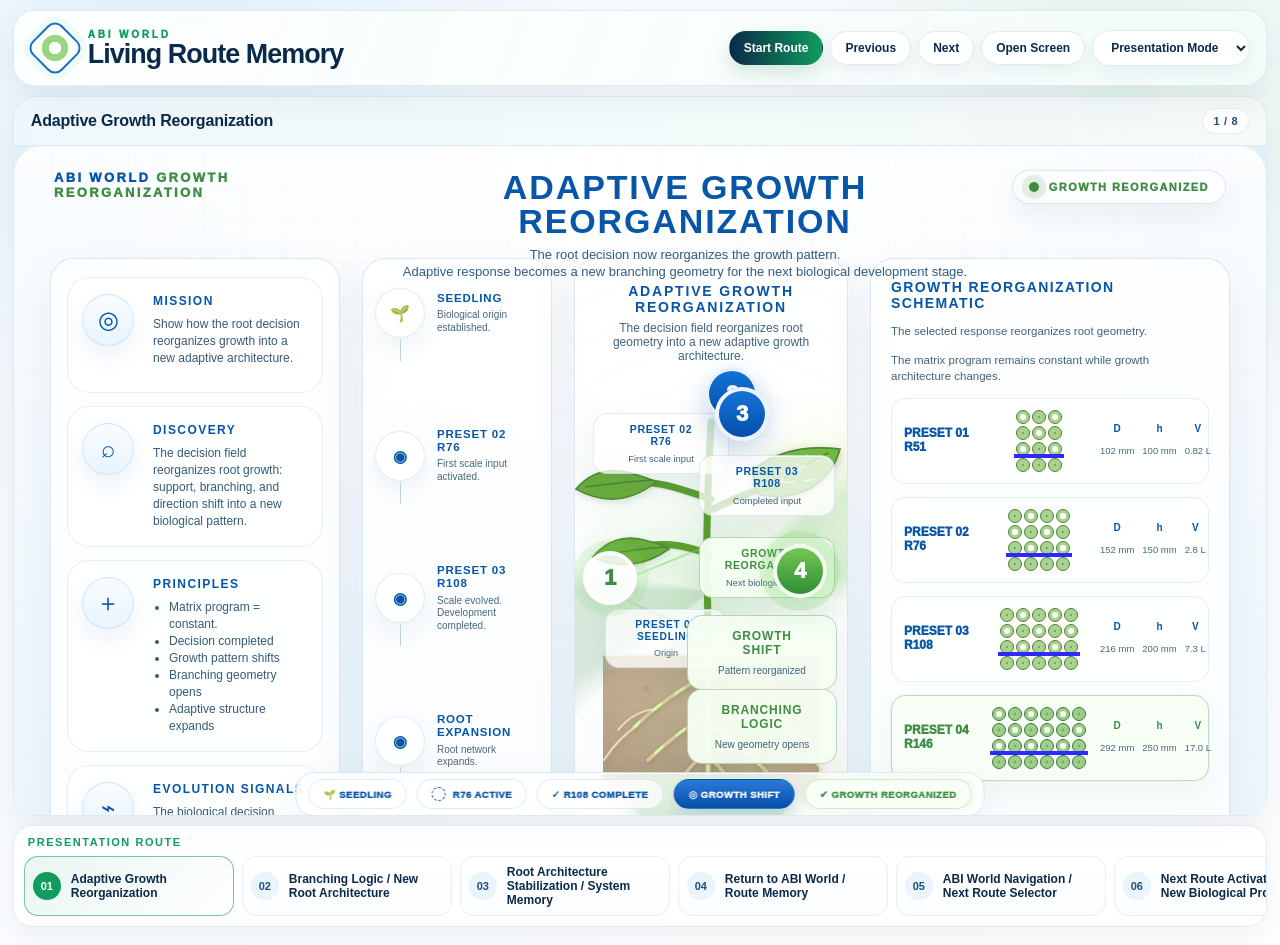
==== ABIFIN33/index.html @ e2092842 "Publish ABI World Living Route Memory" ====
<!doctype html>
<html lang="en">
<head>
<meta charset="utf-8"/>
<meta name="viewport" content="width=device-width, initial-scale=1"/>
<title>ABI World Final Route — Wide Presentation View</title>
<style>
:root{
  --navy:#0b2a4a;--blue:#2b9fd6;--green:#109c5d;--line:#dfeaf3;--muted:#60778d;
}
*{box-sizing:border-box}
body{
  margin:0;
  font-family:"Segoe UI","Helvetica Neue",Arial,sans-serif;
  color:var(--navy);
  background:
    radial-gradient(circle at 14% 0%,rgba(43,159,214,.10),transparent 32%),
    radial-gradient(circle at 88% 10%,rgba(16,156,93,.10),transparent 26%),
    linear-gradient(135deg,#f7fbff,#fff);
}
.shell{width:min(1780px,98vw);margin:14px auto 18px;}
.top{
  display:grid;
  grid-template-columns:minmax(0,1fr) auto;
  align-items:end;
  gap:18px;
  margin-bottom:10px;
}
.kicker{font-size:12px;letter-spacing:.16em;text-transform:uppercase;color:var(--green);font-weight:800}
h1{margin:4px 0 0;font-size:clamp(28px,2.8vw,46px);letter-spacing:-.04em;line-height:1.03}
.sub{margin-top:6px;color:#42627b;font-size:14px;line-height:1.42;max-width:980px}
.controls{display:flex;flex-wrap:wrap;gap:8px;align-items:center;justify-content:flex-end;}
button,select{
  border:1px solid var(--line);
  background:#fff;
  color:var(--navy);
  border-radius:999px;
  padding:9px 13px;
  font-weight:750;
  font-size:13px;
  box-shadow:0 8px 20px rgba(11,42,74,.06);
  cursor:pointer;
}
button.primary{background:linear-gradient(90deg,var(--navy),var(--green));color:#fff;border-color:transparent}
button:hover,select:hover{transform:translateY(-1px)}
.viewer{
  border:1px solid var(--line);
  border-radius:22px;
  background:rgba(255,255,255,.94);
  box-shadow:0 18px 42px rgba(11,42,74,.08);
  overflow:hidden;
  height:calc(100vh - 210px);
  min-height:720px;
  display:grid;
  grid-template-rows:auto 1fr;
}
.viewer-head{
  display:flex;
  justify-content:space-between;
  gap:12px;
  align-items:center;
  padding:10px 14px;
  border-bottom:1px solid var(--line);
  background:linear-gradient(90deg,rgba(43,159,214,.07),rgba(16,156,93,.05));
}
.current-title{font-weight:900;letter-spacing:-.01em}
.current-src{font-size:12px;color:var(--muted);margin-top:2px}
.progress{font-size:12px;color:#244e68;font-weight:800}
iframe{width:100%;height:100%;border:0;background:#fff;display:block;}
.route-strip{
  margin-top:10px;
  border:1px solid var(--line);
  border-radius:20px;
  background:rgba(255,255,255,.92);
  box-shadow:0 12px 30px rgba(11,42,74,.06);
  padding:10px;
  overflow-x:auto;
}
.mode-title{font-size:11px;letter-spacing:.14em;text-transform:uppercase;color:var(--green);font-weight:900;margin:0 0 8px 4px}
.list{
  display:flex;
  gap:8px;
  min-width:max-content;
}
.item{
  width:210px;
  display:grid;
  grid-template-columns:30px 1fr;
  gap:8px;
  align-items:center;
  border:1px solid #e7eff8;
  border-radius:14px;
  background:linear-gradient(180deg,#fff,#fbfdff);
  padding:8px;
  cursor:pointer;
}
.item:hover{border-color:rgba(43,159,214,.45);transform:translateY(-1px)}
.item.active{border-color:rgba(16,156,93,.55);background:linear-gradient(135deg,rgba(16,156,93,.09),#fff)}
.num{
  width:28px;height:28px;border-radius:50%;
  display:grid;place-items:center;
  background:#eaf4fb;color:#1f4e79;
  font-weight:900;font-size:11px;
}
.item.active .num{background:var(--green);color:#fff}
.title{font-weight:800;font-size:12px;line-height:1.18}
.src{font-size:10px;color:var(--muted);margin-top:2px;word-break:break-word;display:none}
.open-direct{
  margin-left:6px;
  color:var(--green);
  font-size:12px;
  font-weight:800;
  text-decoration:none;
}
.footer-note{margin-top:8px;color:var(--muted);font-size:12px;text-align:center}
@media(max-width:980px){
  .top{grid-template-columns:1fr}
  .controls{justify-content:flex-start}
  .viewer{height:72vh;min-height:560px}
  .shell{width:98vw}
}

/* Final global masthead: concise, presentation-first identity */
.shell{margin-top:10px}
.top{
  align-items:center;
  margin-bottom:10px;
  padding:12px 16px 12px 20px;
  border:1px solid rgba(25,92,165,.11);
  border-radius:22px;
  background:linear-gradient(110deg,rgba(255,255,255,.90),rgba(244,252,250,.84));
  box-shadow:0 12px 32px rgba(11,42,74,.065),inset 0 1px 0 rgba(255,255,255,.92);
  backdrop-filter:blur(10px);
}
.top>div:first-child{position:relative;padding-left:54px;min-height:50px;display:flex;flex-direction:column;justify-content:center}
.top>div:first-child::before{
  content:"";
  position:absolute;
  left:0;
  top:50%;
  width:38px;
  height:38px;
  transform:translateY(-50%) rotate(45deg);
  border:2px solid #126fc3;
  border-radius:10px;
  background:radial-gradient(circle,#fff 0 22%,#9bd57f 24% 48%,transparent 50%);
  box-shadow:0 0 0 6px rgba(16,156,93,.055);
}
.kicker{font-size:10px;letter-spacing:.28em;font-weight:950;color:var(--green)}
h1{margin:1px 0 0;font-size:clamp(25px,2.1vw,34px);letter-spacing:-.035em;line-height:1;color:#0b2a4a}
.sub,.current-src,.footer-note{display:none!important}
.controls{gap:7px}
button,select{padding:9px 14px;font-size:12px;box-shadow:0 6px 16px rgba(11,42,74,.055);transition:transform .2s ease,box-shadow .2s ease}
button.primary{box-shadow:0 8px 20px rgba(16,120,88,.18)}
.viewer{height:calc(100vh - 198px)}
.viewer-head{padding:11px 17px;background:linear-gradient(90deg,rgba(43,159,214,.065),rgba(16,156,93,.045))}
.current-title{font-size:16px;font-weight:900;letter-spacing:-.012em}
.progress{padding:6px 10px;border-radius:999px;background:rgba(255,255,255,.78);border:1px solid rgba(25,92,165,.10);font-size:11px;letter-spacing:.06em}
.route-strip{margin-top:9px}
@media(max-width:980px){
  .top{padding:12px;align-items:start}
  .top>div:first-child{padding-left:50px}
  .viewer{height:72vh}
}
</style>
</head>
<body>
<div class="shell">
  <div class="top">
    <div>
      <div class="kicker">ABI WORLD</div>
      <h1>Living Route Memory</h1>
    </div>
    <div class="controls">
      <button class="primary" id="startBtn">Start Route</button>
      <button id="prevBtn">Previous</button>
      <button id="nextBtn">Next</button>
      <button id="openBtn">Open Screen</button>
      <select id="modeSel">
        <option value="presentation">Presentation Mode</option>
        <option value="explorer">Explorer Mode</option>
      </select>
    </div>
  </div>

  <section class="viewer">
    <div class="viewer-head">
      <div>
        <div class="current-title" id="curTitle">—</div>
        <div class="current-src" id="curSrc">—</div>
      </div>
      <div class="progress" id="progress">—</div>
    </div>
    <iframe id="frame" title="ABI World screen"></iframe>
  </section>

  <section class="route-strip">
    <div class="mode-title" id="modeTitle">Presentation route</div>
    <div class="list" id="list"></div>
  </section>
</div>

<script>
const routeScreens = [{"id": "01", "title": "Adaptive Growth Reorganization", "source_file": "190626_adaptive_growth_reorganization (1).html", "file": "route_screens/01_adaptive_growth_reorganization.html", "status": "available"}, {"id": "02", "title": "Branching Logic / New Root Architecture", "source_file": "200626_branching_logic_new_root_architecture (1).html", "file": "route_screens/02_branching_logic_new_root_architecture.html", "status": "available"}, {"id": "03", "title": "Root Architecture Stabilization / System Memory", "source_file": "200626_root_architecture_stabilization_system_memory.html", "file": "route_screens/03_root_architecture_stabilization_system_memory.html", "status": "available"}, {"id": "04", "title": "Return to ABI World / Route Memory", "source_file": "200626_return_to_abi_world_route_memory_card_left.html", "file": "route_screens/04_return_to_abi_world_route_memory.html", "status": "available"}, {"id": "05", "title": "ABI World Navigation / Next Route Selector", "source_file": "200626_final_abi_world_navigation_next_route_selector.html", "file": "route_screens/05_abi_world_navigation_next_route_selector.html", "status": "available"}, {"id": "06", "title": "Next Route Activation / New Biological Program", "source_file": "200626_next_route_activation_new_biological_program.html", "file": "route_screens/06_next_route_activation_new_biological_program.html", "status": "available"}, {"id": "07", "title": "Cycle Close / Final ABI World Memory", "source_file": "200626_cycle_close_final_abi_world_memory_cards_tuned.html", "file": "route_screens/07_cycle_close_final_abi_world_memory.html", "status": "available"}, {"id": "08", "title": "ABI World Map Reopened / Closed Loop", "source_file": "200626_abi_world_route_selector_memory_reopened_stable_slots.html", "file": "route_screens/08_abi_world_map_reopened_closed_loop.html", "status": "available"}];
const archiveScreens = [{"file": "01_html_screens/180626_abi_world_exit_portal_living_plant_v2_circles_text_fixed.html", "title": "ABI World — Exit Portal / Living Plant", "source_file": "180626_abi_world_exit_portal_living_plant_v2_circles_text_fixed.html"}, {"file": "01_html_screens/180626_guided_scale_evolution_preset04_oneline.html", "title": "Guided Scale Evolution", "source_file": "180626_guided_scale_evolution_preset04_oneline.html"}, {"file": "01_html_screens/180626_large_root_system_expansion_ref_raised (2).html", "title": "Large Root-System Expansion", "source_file": "180626_large_root_system_expansion_ref_raised (2).html"}, {"file": "01_html_screens/180626_preset04_r146_activation.html", "title": "Preset 04 / R146 Activation", "source_file": "180626_preset04_r146_activation.html"}, {"file": "01_html_screens/180626_r146_development_field.html", "title": "R146 Development Field", "source_file": "180626_r146_development_field.html"}, {"file": "01_html_screens/190626_adaptive_growth_reorganization (1).html", "title": "Adaptive Growth Reorganization", "source_file": "190626_adaptive_growth_reorganization (1).html"}, {"file": "01_html_screens/190626_begin_new_adaptive_cycle (1).html", "title": "Begin New Adaptive Cycle", "source_file": "190626_begin_new_adaptive_cycle (1).html"}, {"file": "01_html_screens/190626_launch_pad01_primary_root_interface_restart (2).html", "title": "Launch Pad 01 / Primary Root Interface", "source_file": "190626_launch_pad01_primary_root_interface_restart (2).html"}, {"file": "01_html_screens/190626_next_route_selection (1).html", "title": "Next Route Selection", "source_file": "190626_next_route_selection (1).html"}, {"file": "01_html_screens/190626_plant_stability_soil_life_final_clarification (1).html", "title": "Plant Stability / Independent Soil Life", "source_file": "190626_plant_stability_soil_life_final_clarification (1).html"}, {"file": "01_html_screens/190626_root_decision_logic_adaptive_response (1).html", "title": "Root Decision Logic / Adaptive Response", "source_file": "190626_root_decision_logic_adaptive_response (1).html"}, {"file": "01_html_screens/190626_root_reading_signal_architecture (1).html", "title": "Root Reading / Signal Architecture", "source_file": "190626_root_reading_signal_architecture (1).html"}, {"file": "01_html_screens/190626_route02_activation_next_biological_path (2).html", "title": "Route 02 Activation / Next Biological Path", "source_file": "190626_route02_activation_next_biological_path (2).html"}, {"file": "01_html_screens/200626_abi_world_route_selector_memory_reopened_stable_slots.html", "title": "ABI World Map Reopened", "source_file": "200626_abi_world_route_selector_memory_reopened_stable_slots.html"}, {"file": "01_html_screens/200626_branching_logic_new_root_architecture (1).html", "title": "Branching Logic / New Root Architecture", "source_file": "200626_branching_logic_new_root_architecture (1).html"}, {"file": "01_html_screens/200626_cycle_close_final_abi_world_memory_cards_tuned.html", "title": "Cycle Close / Final ABI World Memory", "source_file": "200626_cycle_close_final_abi_world_memory_cards_tuned.html"}, {"file": "01_html_screens/200626_final_abi_world_navigation_next_route_selector.html", "title": "ABI World Navigation / Next Route Selector", "source_file": "200626_final_abi_world_navigation_next_route_selector.html"}, {"file": "01_html_screens/200626_next_route_activation_new_biological_program.html", "title": "Next Route Activation / New Biological Program", "source_file": "200626_next_route_activation_new_biological_program.html"}, {"file": "01_html_screens/200626_return_to_abi_world_route_memory.html", "title": "Return to ABI World", "source_file": "200626_return_to_abi_world_route_memory.html"}, {"file": "01_html_screens/200626_return_to_abi_world_route_memory_card_left.html", "title": "Return to ABI World / Route Memory", "source_file": "200626_return_to_abi_world_route_memory_card_left.html"}, {"file": "01_html_screens/200626_return_to_abi_world_route_memory_cards_fixed.html", "title": "Return to ABI World", "source_file": "200626_return_to_abi_world_route_memory_cards_fixed.html"}, {"file": "01_html_screens/200626_return_to_abi_world_route_memory_point2_map_focus (2).html", "title": "Return to ABI World", "source_file": "200626_return_to_abi_world_route_memory_point2_map_focus (2).html"}, {"file": "01_html_screens/200626_root_architecture_stabilization_system_memory.html", "title": "Root Architecture Stabilization / System Memory", "source_file": "200626_root_architecture_stabilization_system_memory.html"}];
const portalScreen = {title:'ABI World - Entrance Portal',source_file:'180626_abi_world_exit_portal_living_plant_v2_circles_text_fixed.html',file:'01_html_screens/180626_abi_world_exit_portal_living_plant_v2_circles_text_fixed.html'};
let mode = 'presentation';
let screens = routeScreens;
let current = 0;
let portalOpen = false;

function normalizeArchive(list){
  return list.map((x,i)=>({id:String(i+1).padStart(2,'0'),title:x.title||x.source_file,file:x.file,source_file:x.source_file}));
}

function renderList(){
  const list = document.getElementById('list');
  list.innerHTML = '';
  screens.forEach((s,i)=>{
    const div = document.createElement('div');
    div.className = 'item' + (i===current?' active':'');
    div.innerHTML = `<div class="num">${s.id}</div><div><div class="title">${s.title}</div><div class="src">${s.source_file||s.file}</div></div>`;
    div.onclick = () => show(i);
    list.appendChild(div);
  });
}

function show(i){
  if(!screens.length) return;
  portalOpen = false;
  current = (i + screens.length) % screens.length;
  const s = screens[current];
  document.getElementById('curTitle').textContent = s.title;
  document.getElementById('curSrc').textContent = s.source_file || s.file;
  document.getElementById('progress').textContent = `${current+1} / ${screens.length}`;
  document.getElementById('frame').src = s.file;
  renderList();
}

function showPortal(){
  portalOpen = true;
  current = -1;
  document.getElementById('curTitle').textContent = portalScreen.title;
  document.getElementById('curSrc').textContent = portalScreen.source_file;
  document.getElementById('progress').textContent = 'Entrance Portal';
  document.getElementById('frame').src = portalScreen.file;
  renderList();
}

document.getElementById('startBtn').onclick = showPortal;
document.getElementById('prevBtn').onclick = () => portalOpen ? showPortal() : show(current-1);
document.getElementById('nextBtn').onclick = () => portalOpen ? show(0) : show(current+1);
document.getElementById('openBtn').onclick = () => {
  if(portalOpen){
    window.open(portalScreen.file, '_blank');
    return;
  }
  if(!screens.length) return;
  window.open(screens[current].file, '_blank');
};
document.getElementById('modeSel').onchange = (e) => {
  mode = e.target.value;
  screens = mode === 'presentation' ? routeScreens : normalizeArchive(archiveScreens);
  current = 0;
  document.getElementById('modeTitle').textContent = mode === 'presentation' ? 'Presentation route' : 'Explorer archive';
  show(0);
};
show(0);
</script>
</body>
</html>
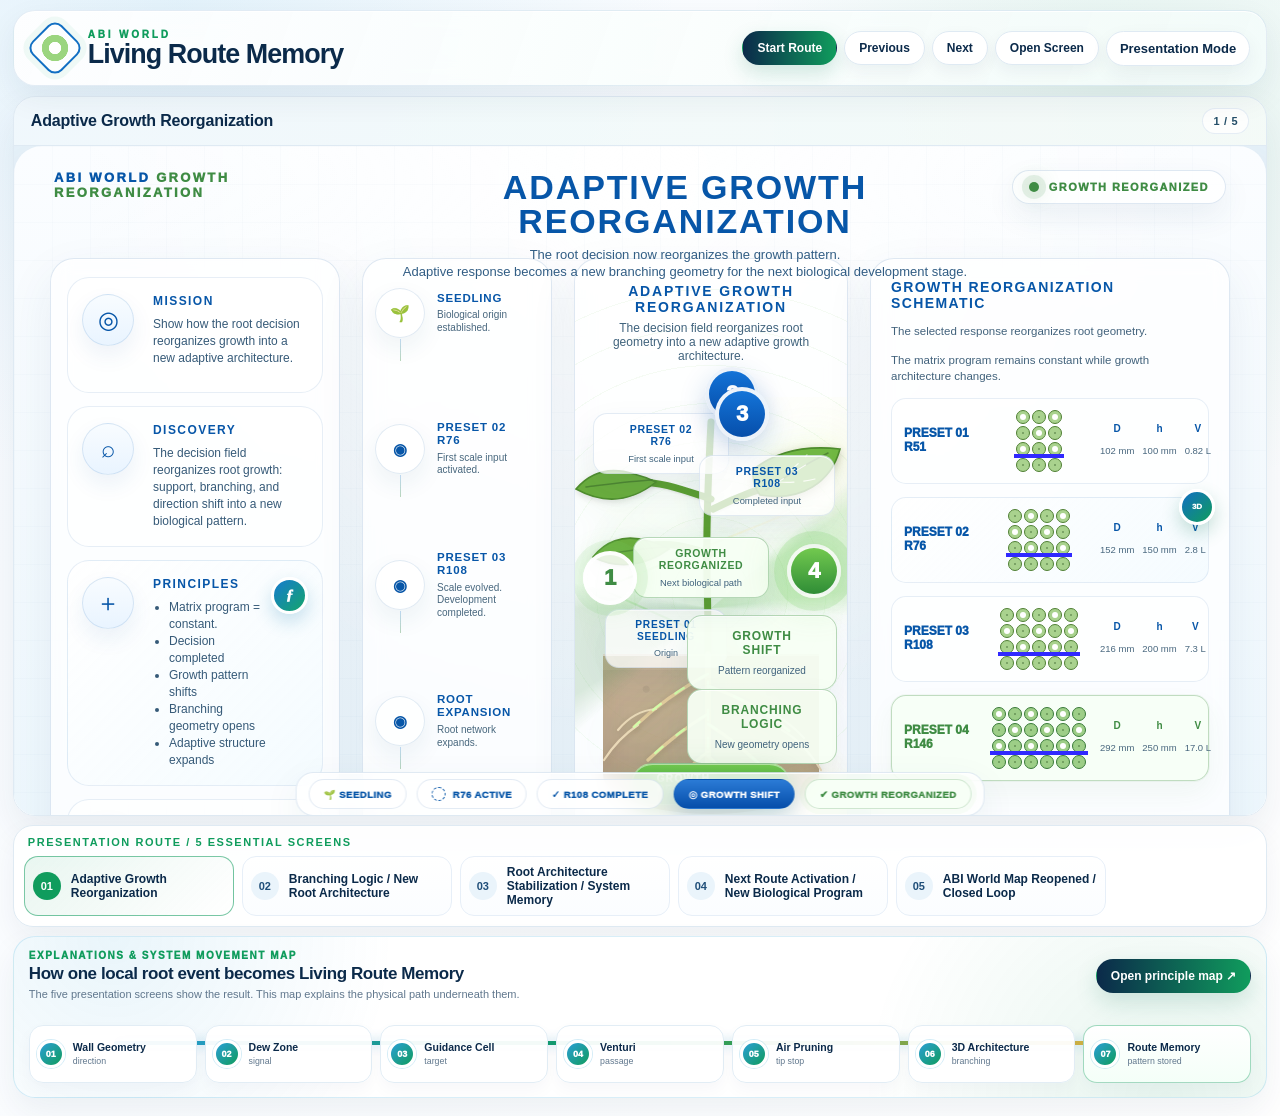
==== commit be4a0834: "Publish Living Route Memory experience" ====
--- a/ABIFIN33/index.html
+++ b/ABIFIN33/index.html
@@ -42,6 +42,7 @@
   cursor:pointer;
 }
 button.primary{background:linear-gradient(90deg,var(--navy),var(--green));color:#fff;border-color:transparent}
+.mode-badge{border:1px solid var(--line);background:#fff;color:var(--navy);border-radius:999px;padding:9px 13px;font-weight:750;font-size:13px;box-shadow:0 8px 20px rgba(11,42,74,.06);white-space:nowrap}
 button:hover,select:hover{transform:translateY(-1px)}
 .viewer{
   border:1px solid var(--line);
@@ -157,11 +158,43 @@
 .current-title{font-size:16px;font-weight:900;letter-spacing:-.012em}
 .progress{padding:6px 10px;border-radius:999px;background:rgba(255,255,255,.78);border:1px solid rgba(25,92,165,.10);font-size:11px;letter-spacing:.06em}
 .route-strip{margin-top:9px}
+.principle-guide{margin-top:9px;border:1px solid rgba(43,159,214,.18);border-radius:22px;background:radial-gradient(circle at 8% 0%,rgba(43,159,214,.10),transparent 24%),radial-gradient(circle at 92% 100%,rgba(16,156,93,.10),transparent 26%),rgba(255,255,255,.94);box-shadow:0 14px 34px rgba(11,42,74,.065);padding:13px 15px 14px;overflow:hidden}
+.principle-guide-head{display:flex;align-items:center;justify-content:space-between;gap:18px;margin-bottom:12px}
+.principle-guide-kicker{color:var(--green);font-size:10px;font-weight:950;letter-spacing:.15em;text-transform:uppercase}
+.principle-guide h2{margin:3px 0 0;font-size:17px;letter-spacing:-.025em}.principle-guide-copy{margin-top:3px;color:var(--muted);font-size:11px;line-height:1.35}
+.principle-map-open{white-space:nowrap;color:#fff;background:linear-gradient(90deg,var(--navy),var(--green));border-color:transparent;box-shadow:0 9px 22px rgba(16,120,88,.17)}
+.principle-path{position:relative;display:grid;grid-template-columns:repeat(7,minmax(118px,1fr));gap:8px;padding-top:11px}
+.principle-path::before{content:"";position:absolute;left:7%;right:7%;top:27px;height:4px;border-radius:999px;background:#deebf4}
+.principle-path::after{content:"";position:absolute;left:7%;top:27px;width:86%;height:4px;border-radius:999px;background:linear-gradient(90deg,var(--blue),var(--green),#f4b63f);transform-origin:left;animation:guideRouteRun 6.5s ease-in-out infinite;box-shadow:0 0 12px rgba(43,159,214,.32)}
+@keyframes guideRouteRun{0%{transform:scaleX(0);opacity:.5}68%,100%{transform:scaleX(1);opacity:1}}
+.principle-node{position:relative;z-index:1;min-height:58px;display:grid;grid-template-columns:29px 1fr;gap:7px;align-items:center;border:1px solid #e2edf5;border-radius:14px;padding:7px;background:rgba(255,255,255,.95);box-shadow:0 7px 17px rgba(11,42,74,.035)}
+.principle-node .guide-index{width:28px;height:28px;display:grid;place-items:center;border:3px solid #fff;border-radius:50%;color:#fff;background:linear-gradient(135deg,var(--blue),var(--green));box-shadow:0 0 0 1px rgba(43,159,214,.20);font-size:9px;font-weight:950}
+.principle-node strong{display:block;font-size:10.5px;line-height:1.12}.principle-node span{display:block;margin-top:2px;color:var(--muted);font-size:8.8px;line-height:1.15}
+.principle-node:last-child{border-color:rgba(16,156,93,.38);background:linear-gradient(180deg,#fff,#f4fff8)}.principle-node:last-child .guide-index{animation:guideMemoryPulse 2s ease-in-out infinite}
+@keyframes guideMemoryPulse{0%,100%{transform:scale(.92);box-shadow:0 0 0 1px rgba(16,156,93,.22)}50%{transform:scale(1.08);box-shadow:0 0 0 8px rgba(16,156,93,0)}}
 @media(max-width:980px){
   .top{padding:12px;align-items:start}
   .top>div:first-child{padding-left:50px}
   .viewer{height:72vh}
-}
+  .principle-guide-head{align-items:flex-start}.principle-path{overflow-x:auto;grid-template-columns:repeat(7,150px)}
+}
+
+/* Guidance Cell deep-dive modal */
+body.guidance-open{overflow:hidden}
+.guidance-modal{position:fixed;inset:0;z-index:1000;display:grid;place-items:center;padding:18px;background:rgba(7,30,54,.56);backdrop-filter:blur(12px);opacity:0;visibility:hidden;pointer-events:none;transition:opacity .24s ease,visibility .24s ease}
+.guidance-modal.open{opacity:1;visibility:visible;pointer-events:auto}
+.guidance-dialog{width:min(1580px,96vw);height:min(960px,94vh);display:grid;grid-template-rows:auto 1fr;overflow:hidden;border:1px solid rgba(255,255,255,.70);border-radius:26px;background:#f7fbff;box-shadow:0 34px 90px rgba(3,23,44,.34);transform:translateY(14px) scale(.985);transition:transform .24s ease}
+.guidance-modal.open .guidance-dialog{transform:none}
+.guidance-dialog-head{display:grid;grid-template-columns:58px minmax(0,1fr) auto;gap:13px;align-items:center;padding:12px 14px;background:linear-gradient(105deg,#fff,rgba(244,252,248,.96));border-bottom:1px solid var(--line)}
+.guidance-dialog-mark{width:52px;height:52px;animation:guidanceHeaderPulse 2.2s ease-in-out infinite}
+.guidance-dialog-mark svg{width:100%;height:100%;overflow:visible}
+.guidance-dialog-mark .abi-cell-lobe{fill:#aad28f;stroke:#385723;stroke-width:1.5}.guidance-dialog-mark .abi-cell-diamond{fill:none;stroke:#340cfc;stroke-width:2}.guidance-dialog-mark .abi-cell-core-outer{fill:#aad28f;stroke:#385723;stroke-width:1.5}.guidance-dialog-mark .abi-cell-core-inner{fill:#fff;stroke:#385723;stroke-width:1.5}
+.guidance-dialog-kicker{color:var(--green);font-size:9.5px;font-weight:950;letter-spacing:.16em;text-transform:uppercase}.guidance-dialog-title{margin-top:2px;font-size:18px;font-weight:950;letter-spacing:-.02em}.guidance-dialog-source{margin-top:2px;color:var(--muted);font-size:11px}
+.guidance-close{min-width:112px;background:linear-gradient(90deg,var(--navy),var(--green));color:#fff;border-color:transparent}
+.guidance-frame{width:100%;height:100%;background:#f7fbff}
+@keyframes guidanceHeaderPulse{0%,100%{transform:scale(.95);opacity:.84}50%{transform:scale(1.06);opacity:1}}
+@media(max-width:720px){.guidance-modal{padding:6px}.guidance-dialog{width:100%;height:98vh;border-radius:18px}.guidance-dialog-head{grid-template-columns:42px 1fr auto}.guidance-dialog-mark{width:38px;height:38px}.guidance-dialog-title{font-size:14px}.guidance-dialog-source{display:none}.guidance-close{min-width:0;padding:8px 10px}}
+@media(prefers-reduced-motion:reduce){.guidance-modal,.guidance-dialog,.guidance-dialog-mark,.principle-path::after,.principle-node:last-child .guide-index{transition:none;animation:none}}
 </style>
 </head>
 <body>
@@ -176,10 +209,7 @@
       <button id="prevBtn">Previous</button>
       <button id="nextBtn">Next</button>
       <button id="openBtn">Open Screen</button>
-      <select id="modeSel">
-        <option value="presentation">Presentation Mode</option>
-        <option value="explorer">Explorer Mode</option>
-      </select>
+      <div class="mode-badge" aria-label="Current mode">Presentation Mode</div>
     </div>
   </div>
 
@@ -195,24 +225,141 @@
   </section>
 
   <section class="route-strip">
-    <div class="mode-title" id="modeTitle">Presentation route</div>
+    <div class="mode-title">Presentation route / 5 essential screens</div>
     <div class="list" id="list"></div>
   </section>
+
+  <section class="principle-guide" aria-labelledby="principleGuideTitle">
+    <div class="principle-guide-head">
+      <div>
+        <div class="principle-guide-kicker">Explanations & system movement map</div>
+        <h2 id="principleGuideTitle">How one local root event becomes Living Route Memory</h2>
+        <div class="principle-guide-copy">The five presentation screens show the result. This map explains the physical path underneath them.</div>
+      </div>
+      <button class="principle-map-open" id="principleMapOpen" type="button">Open principle map ↗</button>
+    </div>
+    <div class="principle-path" aria-label="Compact VCT movement map">
+      <div class="principle-node"><div class="guide-index">01</div><div><strong>Wall Geometry</strong><span>direction</span></div></div>
+      <div class="principle-node"><div class="guide-index">02</div><div><strong>Dew Zone</strong><span>signal</span></div></div>
+      <div class="principle-node"><div class="guide-index">03</div><div><strong>Guidance Cell</strong><span>target</span></div></div>
+      <div class="principle-node"><div class="guide-index">04</div><div><strong>Venturi</strong><span>passage</span></div></div>
+      <div class="principle-node"><div class="guide-index">05</div><div><strong>Air Pruning</strong><span>tip stop</span></div></div>
+      <div class="principle-node"><div class="guide-index">06</div><div><strong>3D Architecture</strong><span>branching</span></div></div>
+      <div class="principle-node"><div class="guide-index">07</div><div><strong>Route Memory</strong><span>pattern stored</span></div></div>
+    </div>
+  </section>
 </div>
 
+
+<div class="guidance-modal" id="guidanceModal" aria-hidden="true">
+  <section class="guidance-dialog" role="dialog" aria-modal="true" aria-labelledby="guidanceDialogTitle">
+    <div class="guidance-dialog-head">
+      <div class="guidance-dialog-mark"><svg class="abi-cell-svg" viewBox="0 0 108 108" aria-hidden="true"><circle class="abi-cell-lobe" cx="54" cy="18" r="17.5"/><circle class="abi-cell-lobe" cx="18" cy="54" r="17.5"/><circle class="abi-cell-lobe" cx="90" cy="54" r="17.5"/><circle class="abi-cell-lobe" cx="54" cy="90" r="17.5"/><path class="abi-cell-diamond" d="M54 18 L90 54 L54 90 L18 54 Z"/><circle class="abi-cell-core-outer" cx="54" cy="54" r="18"/><circle class="abi-cell-core-inner" cx="54" cy="54" r="11"/></svg>      </div>
+      <div><div class="guidance-dialog-kicker" id="guidanceDialogKicker">Inside the constant matrix program</div><div class="guidance-dialog-title" id="guidanceDialogTitle">Guidance Cell Explorer</div><div class="guidance-dialog-source" id="guidanceDialogSource">Opened from Living Route Memory</div></div>
+      <button class="guidance-close" id="guidanceClose" type="button">Back to Route</button>
+    </div>
+    <iframe class="guidance-frame" id="guidanceFrame" title="Guidance Cell Explorer"></iframe>
+  </section>
+</div>
 <script>
-const routeScreens = [{"id": "01", "title": "Adaptive Growth Reorganization", "source_file": "190626_adaptive_growth_reorganization (1).html", "file": "route_screens/01_adaptive_growth_reorganization.html", "status": "available"}, {"id": "02", "title": "Branching Logic / New Root Architecture", "source_file": "200626_branching_logic_new_root_architecture (1).html", "file": "route_screens/02_branching_logic_new_root_architecture.html", "status": "available"}, {"id": "03", "title": "Root Architecture Stabilization / System Memory", "source_file": "200626_root_architecture_stabilization_system_memory.html", "file": "route_screens/03_root_architecture_stabilization_system_memory.html", "status": "available"}, {"id": "04", "title": "Return to ABI World / Route Memory", "source_file": "200626_return_to_abi_world_route_memory_card_left.html", "file": "route_screens/04_return_to_abi_world_route_memory.html", "status": "available"}, {"id": "05", "title": "ABI World Navigation / Next Route Selector", "source_file": "200626_final_abi_world_navigation_next_route_selector.html", "file": "route_screens/05_abi_world_navigation_next_route_selector.html", "status": "available"}, {"id": "06", "title": "Next Route Activation / New Biological Program", "source_file": "200626_next_route_activation_new_biological_program.html", "file": "route_screens/06_next_route_activation_new_biological_program.html", "status": "available"}, {"id": "07", "title": "Cycle Close / Final ABI World Memory", "source_file": "200626_cycle_close_final_abi_world_memory_cards_tuned.html", "file": "route_screens/07_cycle_close_final_abi_world_memory.html", "status": "available"}, {"id": "08", "title": "ABI World Map Reopened / Closed Loop", "source_file": "200626_abi_world_route_selector_memory_reopened_stable_slots.html", "file": "route_screens/08_abi_world_map_reopened_closed_loop.html", "status": "available"}];
-const archiveScreens = [{"file": "01_html_screens/180626_abi_world_exit_portal_living_plant_v2_circles_text_fixed.html", "title": "ABI World — Exit Portal / Living Plant", "source_file": "180626_abi_world_exit_portal_living_plant_v2_circles_text_fixed.html"}, {"file": "01_html_screens/180626_guided_scale_evolution_preset04_oneline.html", "title": "Guided Scale Evolution", "source_file": "180626_guided_scale_evolution_preset04_oneline.html"}, {"file": "01_html_screens/180626_large_root_system_expansion_ref_raised (2).html", "title": "Large Root-System Expansion", "source_file": "180626_large_root_system_expansion_ref_raised (2).html"}, {"file": "01_html_screens/180626_preset04_r146_activation.html", "title": "Preset 04 / R146 Activation", "source_file": "180626_preset04_r146_activation.html"}, {"file": "01_html_screens/180626_r146_development_field.html", "title": "R146 Development Field", "source_file": "180626_r146_development_field.html"}, {"file": "01_html_screens/190626_adaptive_growth_reorganization (1).html", "title": "Adaptive Growth Reorganization", "source_file": "190626_adaptive_growth_reorganization (1).html"}, {"file": "01_html_screens/190626_begin_new_adaptive_cycle (1).html", "title": "Begin New Adaptive Cycle", "source_file": "190626_begin_new_adaptive_cycle (1).html"}, {"file": "01_html_screens/190626_launch_pad01_primary_root_interface_restart (2).html", "title": "Launch Pad 01 / Primary Root Interface", "source_file": "190626_launch_pad01_primary_root_interface_restart (2).html"}, {"file": "01_html_screens/190626_next_route_selection (1).html", "title": "Next Route Selection", "source_file": "190626_next_route_selection (1).html"}, {"file": "01_html_screens/190626_plant_stability_soil_life_final_clarification (1).html", "title": "Plant Stability / Independent Soil Life", "source_file": "190626_plant_stability_soil_life_final_clarification (1).html"}, {"file": "01_html_screens/190626_root_decision_logic_adaptive_response (1).html", "title": "Root Decision Logic / Adaptive Response", "source_file": "190626_root_decision_logic_adaptive_response (1).html"}, {"file": "01_html_screens/190626_root_reading_signal_architecture (1).html", "title": "Root Reading / Signal Architecture", "source_file": "190626_root_reading_signal_architecture (1).html"}, {"file": "01_html_screens/190626_route02_activation_next_biological_path (2).html", "title": "Route 02 Activation / Next Biological Path", "source_file": "190626_route02_activation_next_biological_path (2).html"}, {"file": "01_html_screens/200626_abi_world_route_selector_memory_reopened_stable_slots.html", "title": "ABI World Map Reopened", "source_file": "200626_abi_world_route_selector_memory_reopened_stable_slots.html"}, {"file": "01_html_screens/200626_branching_logic_new_root_architecture (1).html", "title": "Branching Logic / New Root Architecture", "source_file": "200626_branching_logic_new_root_architecture (1).html"}, {"file": "01_html_screens/200626_cycle_close_final_abi_world_memory_cards_tuned.html", "title": "Cycle Close / Final ABI World Memory", "source_file": "200626_cycle_close_final_abi_world_memory_cards_tuned.html"}, {"file": "01_html_screens/200626_final_abi_world_navigation_next_route_selector.html", "title": "ABI World Navigation / Next Route Selector", "source_file": "200626_final_abi_world_navigation_next_route_selector.html"}, {"file": "01_html_screens/200626_next_route_activation_new_biological_program.html", "title": "Next Route Activation / New Biological Program", "source_file": "200626_next_route_activation_new_biological_program.html"}, {"file": "01_html_screens/200626_return_to_abi_world_route_memory.html", "title": "Return to ABI World", "source_file": "200626_return_to_abi_world_route_memory.html"}, {"file": "01_html_screens/200626_return_to_abi_world_route_memory_card_left.html", "title": "Return to ABI World / Route Memory", "source_file": "200626_return_to_abi_world_route_memory_card_left.html"}, {"file": "01_html_screens/200626_return_to_abi_world_route_memory_cards_fixed.html", "title": "Return to ABI World", "source_file": "200626_return_to_abi_world_route_memory_cards_fixed.html"}, {"file": "01_html_screens/200626_return_to_abi_world_route_memory_point2_map_focus (2).html", "title": "Return to ABI World", "source_file": "200626_return_to_abi_world_route_memory_point2_map_focus (2).html"}, {"file": "01_html_screens/200626_root_architecture_stabilization_system_memory.html", "title": "Root Architecture Stabilization / System Memory", "source_file": "200626_root_architecture_stabilization_system_memory.html"}];
+const routeScreens = [{"id":"01","title":"Adaptive Growth Reorganization","source_file":"190626_adaptive_growth_reorganization (1).html","file":"route_screens/01_adaptive_growth_reorganization.html","status":"available"},{"id":"02","title":"Branching Logic / New Root Architecture","source_file":"200626_branching_logic_new_root_architecture (1).html","file":"route_screens/02_branching_logic_new_root_architecture.html","status":"available"},{"id":"03","title":"Root Architecture Stabilization / System Memory","source_file":"200626_root_architecture_stabilization_system_memory.html","file":"route_screens/03_root_architecture_stabilization_system_memory.html","status":"available"},{"id":"04","title":"Next Route Activation / New Biological Program","source_file":"200626_next_route_activation_new_biological_program.html","file":"route_screens/06_next_route_activation_new_biological_program.html","status":"available"},{"id":"05","title":"ABI World Map Reopened / Closed Loop","source_file":"200626_abi_world_route_selector_memory_reopened_stable_slots.html","file":"route_screens/08_abi_world_map_reopened_closed_loop.html","status":"available"}];
 const portalScreen = {title:'ABI World - Entrance Portal',source_file:'180626_abi_world_exit_portal_living_plant_v2_circles_text_fixed.html',file:'01_html_screens/180626_abi_world_exit_portal_living_plant_v2_circles_text_fixed.html'};
-let mode = 'presentation';
 let screens = routeScreens;
 let current = 0;
 let portalOpen = false;
 
-function normalizeArchive(list){
-  return list.map((x,i)=>({id:String(i+1).padStart(2,'0'),title:x.title||x.source_file,file:x.file,source_file:x.source_file}));
-}
-
+
+
+const guidanceModal=document.getElementById('guidanceModal');
+const guidanceFrame=document.getElementById('guidanceFrame');
+const guidanceClose=document.getElementById('guidanceClose');
+const guidanceDialogKicker=document.getElementById('guidanceDialogKicker');
+const guidanceDialogTitle=document.getElementById('guidanceDialogTitle');
+const guidanceDialogSource=document.getElementById('guidanceDialogSource');
+let guidanceRouteSource='Living Route Memory';
+let guidanceReturnStep=1;
+let explorerLevel='route'; // Explicit explorer return stack
+function setExplorerHeader(kind,source){
+  const isVenturi=kind==='venturi';
+  const isContainer=kind==='container';
+  const isDew=kind==='dew';
+  const isPrinciple=kind==='principle';
+  explorerLevel=isVenturi?'venturi':(isContainer?'container':(isDew?'dew':(isPrinciple?'principle':'guidance')));
+  guidanceClose.textContent=isVenturi?'Back to Guidance Cell':'Back to Living Route Memory';
+  guidanceClose.setAttribute('aria-label',guidanceClose.textContent);
+  guidanceDialogKicker.textContent=isVenturi?'Inside one primary matrix element':(isContainer?'Preset 02 / 2D field into 3D volume':(isDew?'Principles / local microclimate physics':(isPrinciple?'Explanation layer / physical movement map':'Inside the constant matrix program')));
+  guidanceDialogTitle.textContent=isVenturi?'Venturi Drying Explorer':(isContainer?'Matrix to Container Explorer':(isDew?'Dew Zone Explorer':(isPrinciple?'VCT Principle & Movement Map':'Guidance Cell Explorer')));
+  guidanceDialogSource.textContent='Opened from: '+source;
+  guidanceFrame.title=guidanceDialogTitle.textContent;
+}
+function revealExplorerModal(){
+  guidanceModal.classList.add('open');
+  guidanceModal.setAttribute('aria-hidden','false');
+  document.body.classList.add('guidance-open');
+  window.setTimeout(()=>guidanceClose.focus(),120);
+}
+function openGuidanceCell(source,step=1){
+  guidanceRouteSource=source||guidanceRouteSource||'Living Route Memory';
+  guidanceReturnStep=Math.min(5,Math.max(1,Number(step)||1));
+  setExplorerHeader('guidance',guidanceRouteSource);
+  guidanceFrame.src='modules/guidance-cell/index.html?source='+encodeURIComponent(guidanceRouteSource)+'&step='+guidanceReturnStep;
+  revealExplorerModal();
+}
+function openVenturiCone(source,step){
+  guidanceReturnStep=Math.min(5,Math.max(1,Number(step)||1));
+  const venturiSource=source||'Central base of the outer Venturi cone';
+  setExplorerHeader('venturi',venturiSource);
+  guidanceFrame.src='modules/venturi-drying/index.html?source='+encodeURIComponent(venturiSource)+'&guidanceStep='+guidanceReturnStep;
+  revealExplorerModal();
+}
+function openMatrixContainer(source){
+  const containerSource=source||'Preset 02 / R76 / V 2.8 L';
+  setExplorerHeader('container',containerSource);
+  guidanceFrame.src='modules/matrix-to-container/index.html?source='+encodeURIComponent(containerSource);
+  revealExplorerModal();
+}
+function openDewZone(source){
+  const dewSource=source||'Principles / local dew-point and thermal-gradient physics';
+  setExplorerHeader('dew',dewSource);
+  guidanceFrame.src='modules/dew-zone/index.html?source='+encodeURIComponent(dewSource);
+  revealExplorerModal();
+}
+function openVctPrinciple(source){
+  const principleSource=source||'Explanation panel below the five-screen presentation route';
+  setExplorerHeader('principle',principleSource);
+  guidanceFrame.src='modules/vct-principle/index.html?source='+encodeURIComponent(principleSource);
+  revealExplorerModal();
+}
+function returnToGuidanceCell(step){
+  openGuidanceCell(guidanceRouteSource,step||guidanceReturnStep);
+}
+function closeGuidanceCell(){
+  if(!guidanceModal.classList.contains('open'))return;
+  guidanceModal.classList.remove('open');
+  guidanceModal.setAttribute('aria-hidden','true');
+  document.body.classList.remove('guidance-open');
+  explorerLevel='route';
+  document.getElementById('frame').contentWindow?.postMessage({type:'abi:guidance-closed'},'*');
+  document.getElementById('frame').focus();
+  window.setTimeout(()=>{if(!guidanceModal.classList.contains('open'))guidanceFrame.src='about:blank';},260);
+}
+guidanceClose.addEventListener('click',()=>{
+  if(explorerLevel==='venturi'){returnToGuidanceCell(guidanceReturnStep);return;}
+  closeGuidanceCell();
+});
+guidanceModal.addEventListener('click',event=>{if(event.target===guidanceModal)closeGuidanceCell();});
+document.addEventListener('keydown',event=>{if(event.key==='Escape'&&guidanceModal.classList.contains('open'))closeGuidanceCell();});
+window.addEventListener('message',event=>{
+  const routeSource=document.getElementById('frame').contentWindow;
+  const explorerSource=guidanceFrame.contentWindow;
+  if(event.source!==routeSource&&event.source!==explorerSource)return;
+  if(event.data&&event.data.type==='abi:open-guidance-cell')openGuidanceCell(event.data.source,1);
+  if(event.data&&event.data.type==='abi:open-venturi')openVenturiCone(event.data.source,event.data.guidanceStep);
+  if(event.data&&event.data.type==='abi:open-container')openMatrixContainer(event.data.source);
+  if(event.data&&event.data.type==='abi:open-dew-zone')openDewZone(event.data.source);
+  if(event.data&&event.data.type==='abi:return-guidance')returnToGuidanceCell(event.data.guidanceStep);
+  if(event.data&&event.data.type==='abi:close-guidance-cell')closeGuidanceCell();
+});
 function renderList(){
   const list = document.getElementById('list');
   list.innerHTML = '';
@@ -258,13 +405,7 @@
   if(!screens.length) return;
   window.open(screens[current].file, '_blank');
 };
-document.getElementById('modeSel').onchange = (e) => {
-  mode = e.target.value;
-  screens = mode === 'presentation' ? routeScreens : normalizeArchive(archiveScreens);
-  current = 0;
-  document.getElementById('modeTitle').textContent = mode === 'presentation' ? 'Presentation route' : 'Explorer archive';
-  show(0);
-};
+document.getElementById('principleMapOpen').onclick=()=>openVctPrinciple('Explanation panel below the five-screen presentation route');
 show(0);
 </script>
 </body>
